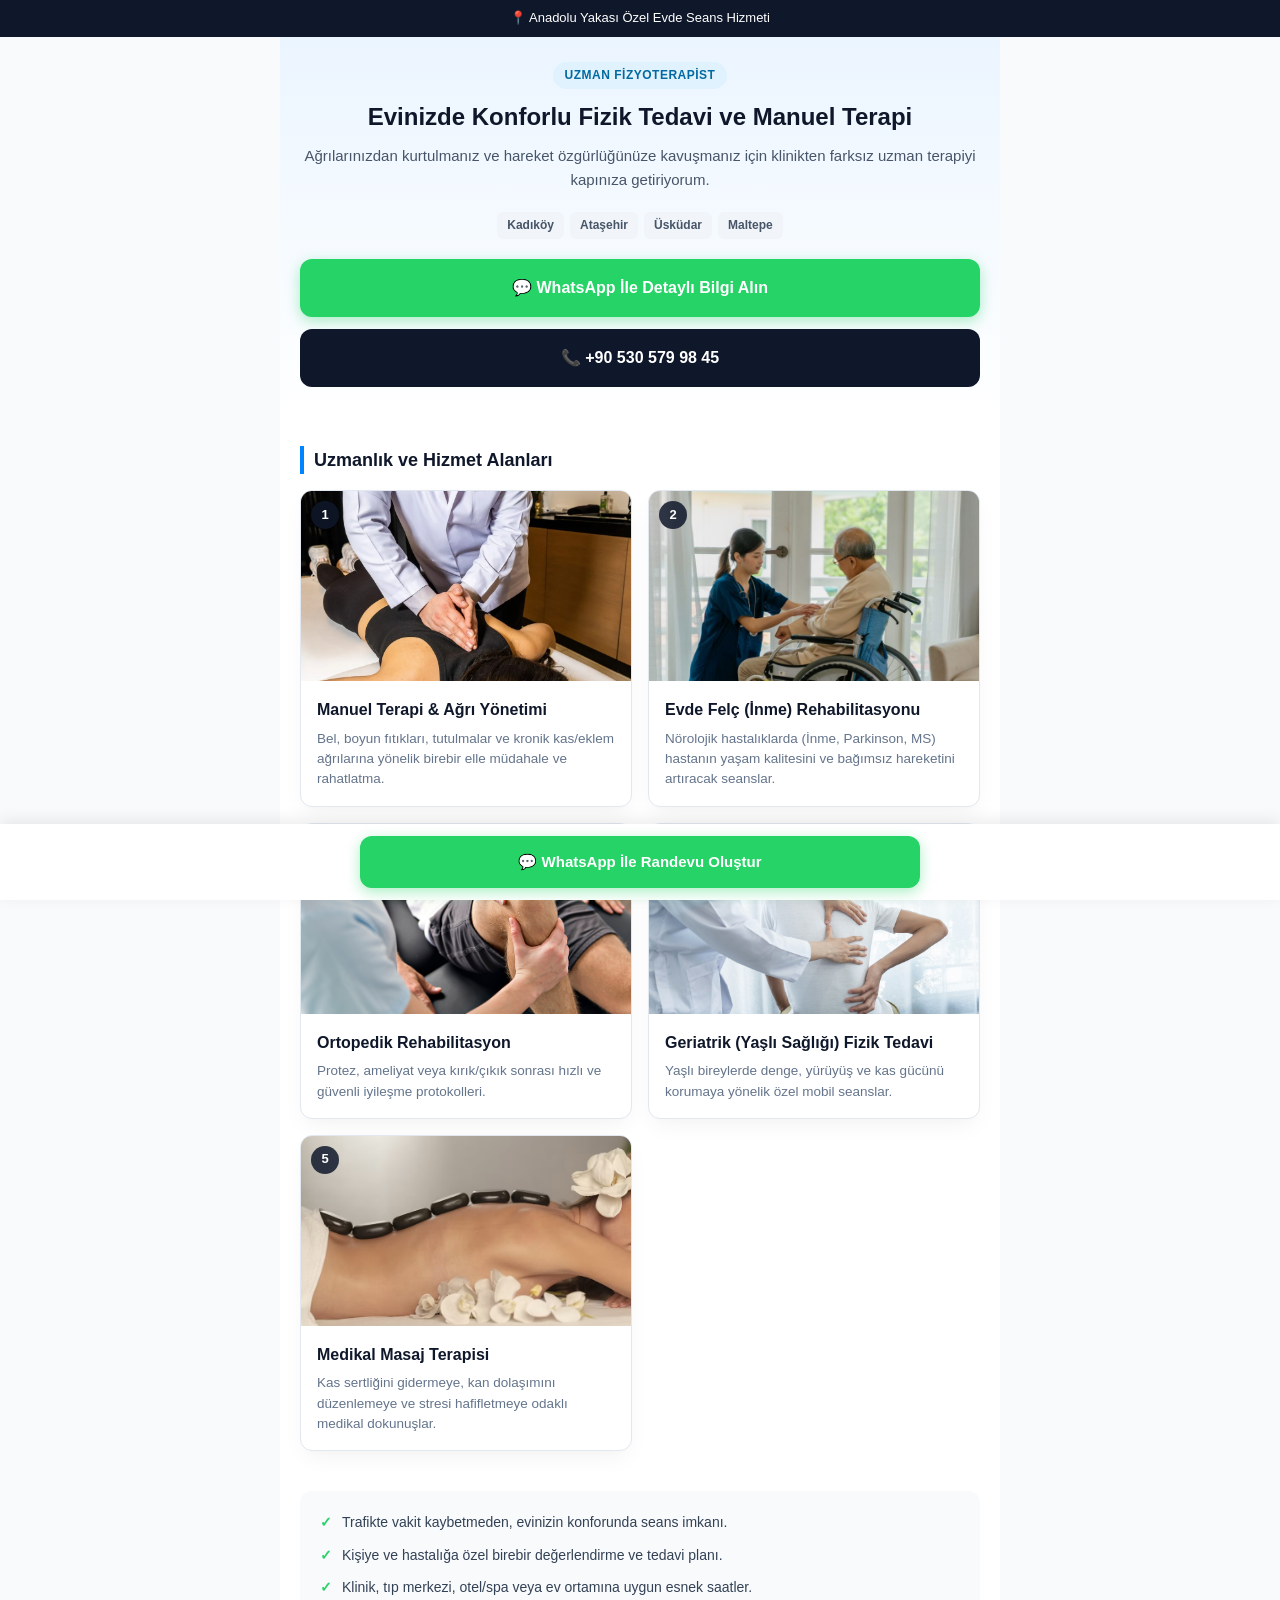
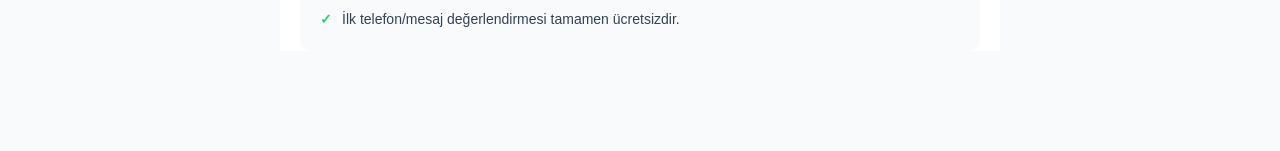
==== index.html @ 0bf91d2d "first commit" ====
<!DOCTYPE html>
<html lang="tr">

<head>
    <meta charset="UTF-8">
    <meta name="viewport" content="width=device-width, initial-scale=1.0">
    <title>Anadolu Yakası Evde Fizyoterapi & Manuel Terapi | Hızlı Randevu</title>
    <meta name="description"
        content="Kadıköy, Ataşehir, Üsküdar ve Maltepe bölgesinde evinizde uzman fizyoterapist hizmeti. Bel/boyun ağrıları, felç rehabilitasyonu ve medikal terapi için hemen WhatsApp'tan ulaşın.">

    <!-- Meta Pixel Code (Reklam Takibi İçin Bu Alana Kodunuzu Yapıştırın) -->
    <script>
        !function (f, b, e, v, n, t, s) {
            if (f.fbq) return; n = f.fbq = function () {
                n.callMethod ?
                    n.callMethod.apply(n, arguments) : n.queue.push(arguments)
            };
            if (!f._fbq) f._fbq = n; n.push = n; n.loaded = !0; n.version = '2.0';
            n.queue = []; t = b.createElement(e); t.async = !0;
            t.src = v; s = b.getElementsByTagName(e)[0];
            s.parentNode.insertBefore(t, s)
        }(window, document, 'script',
            'https://connect.facebook.net/en_US/fbevents.js');
        fbq('init', 'BURAYA_META_PIXEL_ID_YAZIN');
        fbq('track', 'PageView');
    </script>
    <!-- End Meta Pixel Code -->

    <style>
        :root {
            --primary-color: #0084FF;
            /* Meta Mavi / Güven Tonu */
            --whatsapp-green: #25D366;
            --dark-navy: #0F172A;
            --light-bg: #F8FAFC;
            --text-color: #334155;
            --card-shadow: 0 10px 25px -5px rgba(0, 0, 0, 0.05), 0 8px 10px -6px rgba(0, 0, 0, 0.01);
        }

        * {
            box-sizing: border-box;
            margin: 0;
            padding: 0;
            font-family: -apple-system, BlinkMacSystemFont, "Segoe UI", Roboto, Helvetica, Arial, sans-serif;
        }

        body {
            background-color: var(--light-bg);
            color: var(--text-color);
            line-height: 1.6;
            padding-bottom: 80px;
            /* Sabit WhatsApp butonu için boşluk */
        }

        /* Üst Bilgilendirme Bandı */
        .top-bar {
            background-color: var(--dark-navy);
            color: #fff;
            text-align: center;
            padding: 8px 12px;
            font-size: 13px;
            font-weight: 500;
        }

        .container {
            max-width: 720px;
            margin: 0 auto;
            background: #ffffff;
            min-height: 100vh;
        }

        /* Hero / Karşılama Alanı */
        .hero {
            padding: 24px 20px;
            text-align: center;
            background: linear-gradient(180deg, #EBF5FF 0%, #FFFFFF 100%);
        }

        .badge {
            display: inline-block;
            background-color: #E0F2FE;
            color: #0369A1;
            font-size: 12px;
            font-weight: 700;
            padding: 4px 12px;
            border-radius: 50px;
            margin-bottom: 12px;
            text-transform: uppercase;
            letter-spacing: 0.5px;
        }

        .hero h1 {
            color: var(--dark-navy);
            font-size: 24px;
            line-height: 1.3;
            margin-bottom: 12px;
            font-weight: 800;
        }

        .hero p {
            font-size: 15px;
            color: #475569;
            margin-bottom: 20px;
        }

        /* Hizmet Bölgeleri Etiketleri */
        .locations {
            display: flex;
            flex-wrap: wrap;
            justify-content: center;
            gap: 6px;
            margin-bottom: 20px;
        }

        .location-tag {
            background-color: #F1F5F9;
            color: #475569;
            font-size: 12px;
            padding: 4px 10px;
            border-radius: 6px;
            font-weight: 600;
        }

        /* Ana Çağrı Butonları */
        .cta-container {
            display: flex;
            flex-direction: column;
            gap: 12px;
            margin: 15px 0;
        }

        .btn {
            display: flex;
            align-items: center;
            justify-content: center;
            gap: 10px;
            padding: 16px;
            border-radius: 12px;
            font-size: 16px;
            font-weight: 700;
            text-decoration: none;
            transition: transform 0.2s, box-shadow 0.2s;
        }

        .btn:active {
            transform: scale(0.98);
        }

        .btn-whatsapp {
            background-color: var(--whatsapp-green);
            color: #ffffff;
            box-shadow: 0 4px 14px rgba(37, 211, 102, 0.39);
        }

        .btn-phone {
            background-color: var(--dark-navy);
            color: #ffffff;
        }

        /* Hizmet Kartları */
        .section {
            padding: 20px;
        }

        .section-title {
            font-size: 18px;
            color: var(--dark-navy);
            margin-bottom: 16px;
            font-weight: 700;
            border-left: 4px solid var(--primary-color);
            padding-left: 10px;
        }

        .services-grid {
            display: grid;
            grid-template-columns: repeat(auto-fit, minmax(250px, 1fr));
            gap: 16px;
        }

        .service-card {
            background: #ffffff;
            border: 1px solid #E2E8F0;
            border-radius: 12px;
            overflow: hidden;
            box-shadow: var(--card-shadow);
            transition: transform 0.2s ease, box-shadow 0.2s ease;
        }

        .service-card:hover {
            transform: translateY(-2px);
            box-shadow: 0 12px 24px -5px rgba(0, 0, 0, 0.08);
        }

        .service-image-wrapper {
            position: relative;
            width: 100%;
            height: 190px;
            background-color: #F1F5F9;
            overflow: hidden;
        }

        .service-img {
            width: 100%;
            height: 100%;
            object-fit: cover;
            display: block;
            transition: transform 0.3s ease;
        }

        .service-card:hover .service-img {
            transform: scale(1.03);
        }

        .service-badge {
            position: absolute;
            top: 10px;
            left: 10px;
            background: rgba(15, 23, 42, 0.85);
            backdrop-filter: blur(4px);
            color: #ffffff;
            width: 28px;
            height: 28px;
            border-radius: 50%;
            display: flex;
            align-items: center;
            justify-content: center;
            font-size: 13px;
            font-weight: 700;
        }

        .service-info {
            padding: 16px;
        }

        .service-info h3 {
            font-size: 16px;
            color: var(--dark-navy);
            margin-bottom: 6px;
            font-weight: 700;
        }

        .service-info p {
            font-size: 13.5px;
            color: #64748B;
            line-height: 1.5;
        }

        /* Süreç ve Güven Unsurları */
        .features {
            background-color: #F8FAFC;
            padding: 20px;
            border-radius: 12px;
            margin: 20px;
        }

        .feature-item {
            display: flex;
            align-items: center;
            gap: 10px;
            font-size: 14px;
            margin-bottom: 10px;
            color: #334155;
            font-weight: 500;
        }

        .feature-item:last-child {
            margin-bottom: 0;
        }

        .check-mark {
            color: var(--whatsapp-green);
            font-weight: bold;
        }

        /* Ekranın Altında Sabit Duran WhatsApp Butonu (Mobil Dönüşüm Odaklı) */
        .sticky-bottom {
            position: fixed;
            bottom: 0;
            left: 0;
            right: 0;
            background: #ffffff;
            padding: 12px 20px;
            box-shadow: 0 -4px 15px rgba(0, 0, 0, 0.08);
            display: flex;
            justify-content: center;
            z-index: 1000;
        }

        .sticky-bottom .btn {
            width: 100%;
            max-width: 560px;
            padding: 14px;
            font-size: 15px;
        }
    </style>
</head>

<body>

    <div class="top-bar">
        📍 Anadolu Yakası Özel Evde Seans Hizmeti
    </div>

    <div class="container">

        <!-- Hero Bölümü -->
        <header class="hero">
            <span class="badge">Uzman Fizyoterapist</span>
            <h1>Evinizde Konforlu Fizik Tedavi ve Manuel Terapi</h1>
            <p>Ağrılarınızdan kurtulmanız ve hareket özgürlüğünüze kavuşmanız için klinikten farksız uzman terapiyi
                kapınıza getiriyorum.</p>

            <!-- Hizmet Bölgeleri -->
            <div class="locations">
                <span class="location-tag">Kadıköy</span>
                <span class="location-tag">Ataşehir</span>
                <span class="location-tag">Üsküdar</span>
                <span class="location-tag">Maltepe</span>
            </div>

            <!-- Ana Dönüşüm Butonları -->
            <div class="cta-container">
                <a href="https://wa.me/905305799845?text=Merhaba,%20Anadolu%20Yakası%20evde%20fizik%20tedavi%20hakkında%20bilgi%20ve%20randevu%20almak%20istiyorum."
                    class="btn btn-whatsapp" onclick="fbq('track', 'Contact');">
                    💬 WhatsApp İle Detaylı Bilgi Alın
                </a>
                <a href="tel:+905305799845" class="btn btn-phone">
                    📞 +90 530 579 98 45
                </a>
            </div>
        </header>

        <!-- Hizmet Alanları -->
        <section class="section">
            <h2 class="section-title">Uzmanlık ve Hizmet Alanları</h2>
            <div class="services-grid">

                <div class="service-card">
                    <div class="service-image-wrapper">
                        <img src="./images/manuel_terapi.png" alt="Manuel Terapi & Ağrı Yönetimi" class="service-img"
                            loading="lazy">
                        <span class="service-badge">1</span>
                    </div>
                    <div class="service-info">
                        <h3>Manuel Terapi & Ağrı Yönetimi</h3>
                        <p>Bel, boyun fıtıkları, tutulmalar ve kronik kas/eklem ağrılarına yönelik birebir elle müdahale
                            ve rahatlatma.</p>
                    </div>
                </div>

                <div class="service-card">
                    <div class="service-image-wrapper">
                        <img src="./images/inme_rehabilitasyonu.png" alt="Evde Felç (İnme) Rehabilitasyonu"
                            class="service-img" loading="lazy">
                        <span class="service-badge">2</span>
                    </div>
                    <div class="service-info">
                        <h3>Evde Felç (İnme) Rehabilitasyonu</h3>
                        <p>Nörolojik hastalıklarda (İnme, Parkinson, MS) hastanın yaşam kalitesini ve bağımsız
                            hareketini artıracak seanslar.</p>
                    </div>
                </div>

                <div class="service-card">
                    <div class="service-image-wrapper">
                        <img src="./images/ortopedik_rehabilitasyon.png" alt="Ortopedik Rehabilitasyon"
                            class="service-img" loading="lazy">
                        <span class="service-badge">3</span>
                    </div>
                    <div class="service-info">
                        <h3>Ortopedik Rehabilitasyon</h3>
                        <p>Protez, ameliyat veya kırık/çıkık sonrası hızlı ve güvenli iyileşme protokolleri.</p>
                    </div>
                </div>

                <div class="service-card">
                    <div class="service-image-wrapper">
                        <img src="./images/geriatrik_fizik_tedavi.png" alt="Geriatrik (Yaşlı Sağlığı) Fizik Tedavi"
                            class="service-img" loading="lazy">
                        <span class="service-badge">4</span>
                    </div>
                    <div class="service-info">
                        <h3>Geriatrik (Yaşlı Sağlığı) Fizik Tedavi</h3>
                        <p>Yaşlı bireylerde denge, yürüyüş ve kas gücünü korumaya yönelik özel mobil seanslar.</p>
                    </div>
                </div>

                <div class="service-card">
                    <div class="service-image-wrapper">
                        <img src="./images/medical_masaj.png" alt="Medikal Masaj Terapisi" class="service-img"
                            loading="lazy">
                        <span class="service-badge">5</span>
                    </div>
                    <div class="service-info">
                        <h3>Medikal Masaj Terapisi</h3>
                        <p>Kas sertliğini gidermeye, kan dolaşımını düzenlemeye ve stresi hafifletmeye odaklı medikal
                            dokunuşlar.</p>
                    </div>
                </div>

            </div>
        </section>

        <!-- Neden Evde Fizyoterapi? (Güven Unsurları) -->
        <div class="features">
            <div class="feature-item">
                <span class="check-mark">✓</span> Trafikte vakit kaybetmeden, evinizin konforunda seans imkanı.
            </div>
            <div class="feature-item">
                <span class="check-mark">✓</span> Kişiye ve hastalığa özel birebir değerlendirme ve tedavi planı.
            </div>
            <div class="feature-item">
                <span class="check-mark">✓</span> Klinik, tıp merkezi, otel/spa veya ev ortamına uygun esnek saatler.
            </div>
            <div class="feature-item">
                <span class="check-mark">✓</span> İlk telefon/mesaj değerlendirmesi tamamen ücretsizdir.
            </div>
        </div>

    </div>

    <!-- Alt Kısımda Sabit Duran Hızlı Mesaj Butonu -->
    <div class="sticky-bottom">
        <a href="https://wa.me/905305799845?text=Merhaba,%20Anadolu%20Yakası%20evde%20fizik%20tedavi%20hakkında%20bilgi%20ve%20randevu%20almak%20istiyorum."
            class="btn btn-whatsapp" onclick="fbq('track', 'Contact');">
            💬 WhatsApp İle Randevu Oluştur
        </a>
    </div>

</body>

</html>
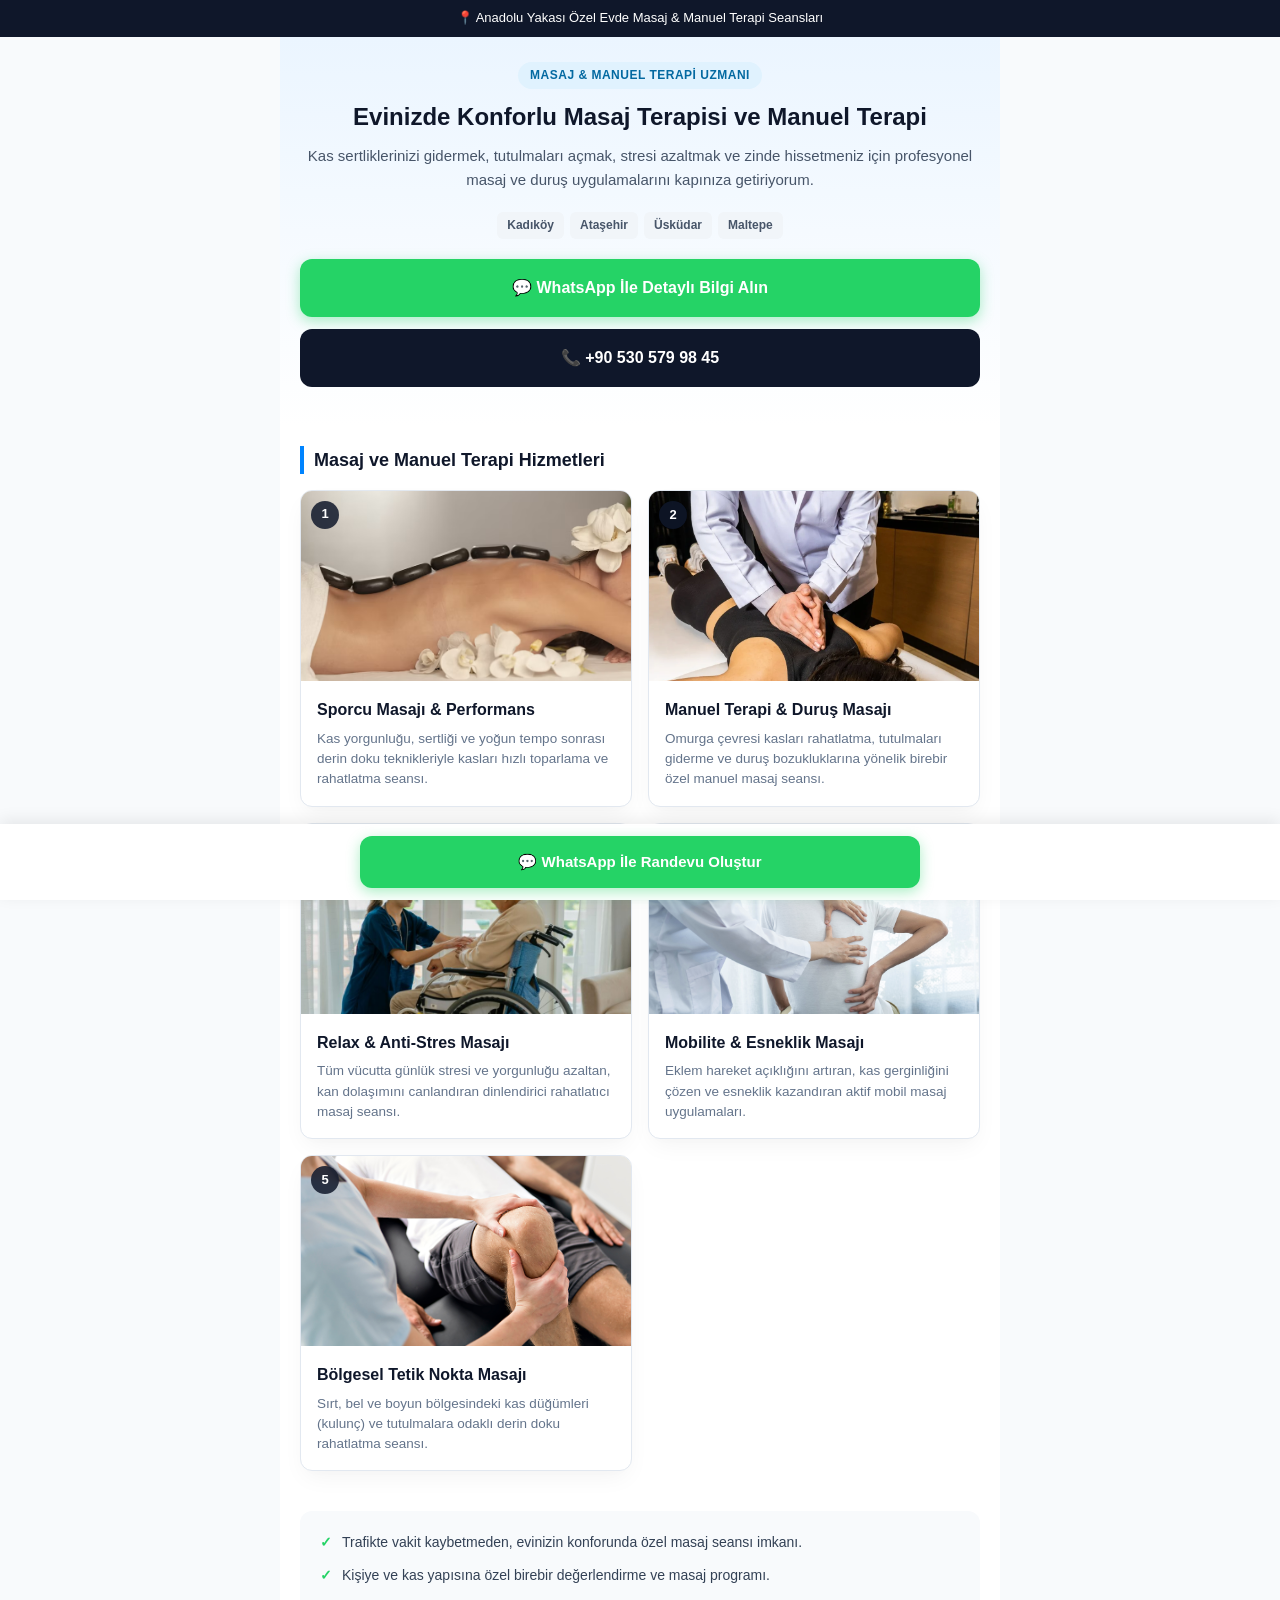
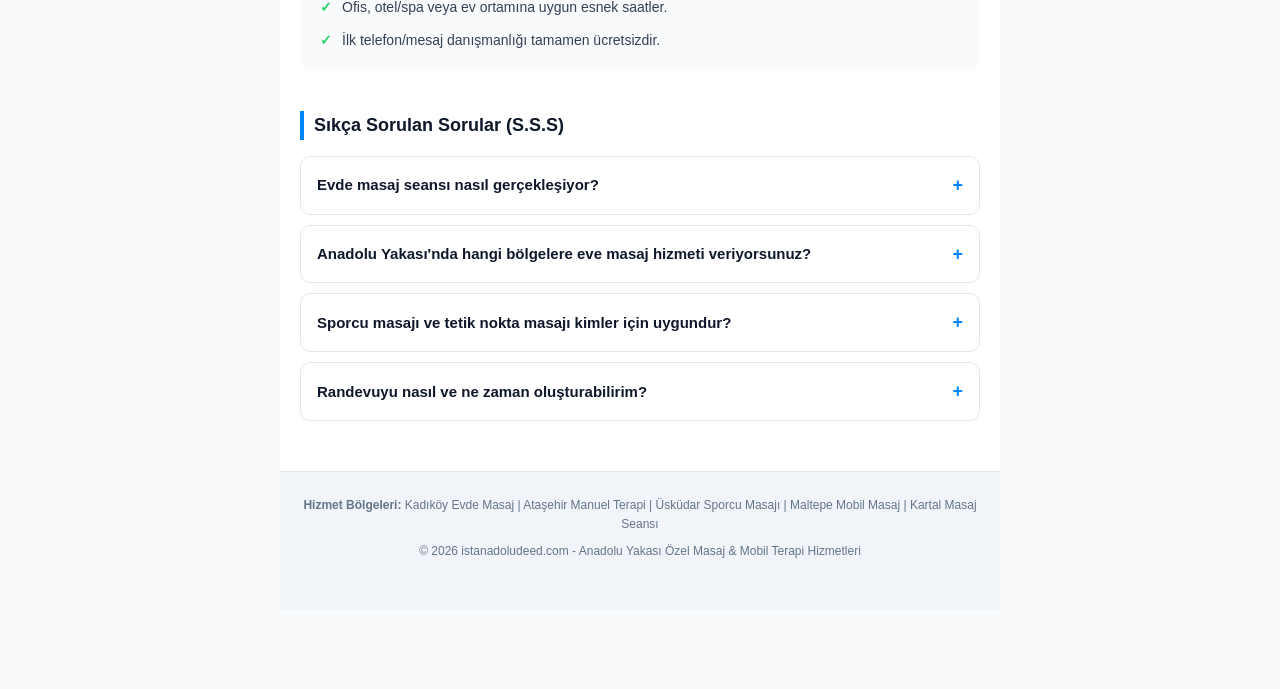
==== commit 7570901b: "feat: implement docker-compose configuration, marketing strategy documentation, and SEO/Schema metad" ====
--- a/index.html
+++ b/index.html
@@ -4,26 +4,117 @@
 <head>
     <meta charset="UTF-8">
     <meta name="viewport" content="width=device-width, initial-scale=1.0">
-    <title>Anadolu Yakası Evde Fizyoterapi & Manuel Terapi | Hızlı Randevu</title>
+    <title>Anadolu Yakası Evde Masaj & Manuel Terapi | Hızlı Randevu</title>
     <meta name="description"
-        content="Kadıköy, Ataşehir, Üsküdar ve Maltepe bölgesinde evinizde uzman fizyoterapist hizmeti. Bel/boyun ağrıları, felç rehabilitasyonu ve medikal terapi için hemen WhatsApp'tan ulaşın.">
-
-    <!-- Meta Pixel Code (Reklam Takibi İçin Bu Alana Kodunuzu Yapıştırın) -->
+        content="Kadıköy, Ataşehir, Üsküdar ve Maltepe bölgesinde evinizde özel masaj ve manuel terapi hizmeti. Sporcu masajı, duruş masajı, relax rahatlama ve bölgesel tetik nokta uygulamaları için WhatsApp'tan hemen ulaşın.">
+    <meta name="keywords" content="Anadolu Yakası evde masaj, Kadıköy evde masaj, Ataşehir evde manuel terapi, Üsküdar sporcu masajı, Maltepe mobil masaj, evde masaj seansı, tetik nokta masajı, kulunç masajı">
+    <meta name="robots" content="index, follow">
+    <link rel="canonical" href="https://istanadoludeed.com/">
+
+    <!-- Open Graph / Facebook -->
+    <meta property="og:type" content="website">
+    <meta property="og:url" content="https://istanadoludeed.com/">
+    <meta property="og:title" content="Anadolu Yakası Evde Masaj & Manuel Terapi | Hızlı Randevu">
+    <meta property="og:description" content="Kadıköy, Ataşehir, Üsküdar ve Maltepe bölgesinde evinizde özel masaj ve manuel terapi hizmeti. Sporcu masajı, duruş masajı ve rahatlama seansları.">
+    <meta property="og:image" content="https://istanadoludeed.com/images/rahatlama_masaji.png">
+    <meta property="og:locale" content="tr_TR">
+
+    <!-- Twitter -->
+    <meta name="twitter:card" content="summary_large_image">
+    <meta name="twitter:url" content="https://istanadoludeed.com/">
+    <meta name="twitter:title" content="Anadolu Yakası Evde Masaj & Manuel Terapi | Hızlı Randevu">
+    <meta name="twitter:description" content="Kadıköy, Ataşehir, Üsküdar ve Maltepe bölgesinde evinizde özel masaj ve manuel terapi hizmeti.">
+    <meta name="twitter:image" content="https://istanadoludeed.com/images/rahatlama_masaji.png">
+
+    <!-- Schema.org Structured Data -->
+    <script type="application/ld+json">
+    {
+      "@context": "https://schema.org",
+      "@type": "HealthAndBeautyBusiness",
+      "name": "Anadolu Yakası Evde Masaj & Manuel Terapi",
+      "image": "https://istanadoludeed.com/images/rahatlama_masaji.png",
+      "url": "https://istanadoludeed.com/",
+      "telephone": "+905305799845",
+      "priceRange": "₺₺",
+      "address": {
+        "@type": "PostalAddress",
+        "addressLocality": "İstanbul",
+        "addressRegion": "Anadolu Yakası",
+        "addressCountry": "TR"
+      },
+      "areaServed": [
+        "Kadıköy",
+        "Ataşehir",
+        "Üsküdar",
+        "Maltepe",
+        "Kartal"
+      ],
+      "openingHoursSpecification": {
+        "@type": "OpeningHoursSpecification",
+        "dayOfWeek": [
+          "Monday",
+          "Tuesday",
+          "Wednesday",
+          "Thursday",
+          "Friday",
+          "Saturday",
+          "Sunday"
+        ],
+        "opens": "08:00",
+        "closes": "22:00"
+      },
+      "description": "Kadıköy, Ataşehir, Üsküdar ve Maltepe bölgesinde evinizde özel masaj, sporcu masajı, rahatlama ve manuel terapi seansları."
+    }
+    </script>
+    <script type="application/ld+json">
+    {
+      "@context": "https://schema.org",
+      "@type": "FAQPage",
+      "mainEntity": [
+        {
+          "@type": "Question",
+          "name": "Evde masaj ve manuel terapi seansı nasıl gerçekleşiyor?",
+          "acceptedAnswer": {
+            "@type": "Answer",
+            "text": "Seans öncesi ihtiyacınız değerlendirilir. Taşınabilir masaj masası ve hijyenik malzemeler ile evinizde konforlu bir masaj alanı oluşturularak seans uygulanır."
+          }
+        },
+        {
+          "@type": "Question",
+          "name": "Anadolu Yakası'nda hangi bölgelere eve masaj hizmetiniz var?",
+          "acceptedAnswer": {
+            "@type": "Answer",
+            "text": "Başta Kadıköy, Ataşehir, Üsküdar, Maltepe ve Kartal olmak üzere İstanbul Anadolu Yakası genelinde mobil masaj seansı sunulmaktadır."
+          }
+        },
+        {
+          "@type": "Question",
+          "name": "Sporcu masajı ile relax rahatlama masajı arasındaki fark nedir?",
+          "acceptedAnswer": {
+            "@type": "Answer",
+            "text": "Sporcu masajı derin doku teknikleriyle yoğun kas sertliklerini ve tutulmaları çözmeye odaklanırken, relax masaj günlük stresi azaltmak ve genel rahatlama sağlamak için uygulanır."
+          }
+        }
+      ]
+    }
+    </script>
+
+    <!-- Meta Pixel Code -->
     <script>
-        !function (f, b, e, v, n, t, s) {
-            if (f.fbq) return; n = f.fbq = function () {
-                n.callMethod ?
-                    n.callMethod.apply(n, arguments) : n.queue.push(arguments)
-            };
-            if (!f._fbq) f._fbq = n; n.push = n; n.loaded = !0; n.version = '2.0';
-            n.queue = []; t = b.createElement(e); t.async = !0;
-            t.src = v; s = b.getElementsByTagName(e)[0];
-            s.parentNode.insertBefore(t, s)
-        }(window, document, 'script',
-            'https://connect.facebook.net/en_US/fbevents.js');
-        fbq('init', 'BURAYA_META_PIXEL_ID_YAZIN');
-        fbq('track', 'PageView');
+      !function(f,b,e,v,n,t,s)
+      {if(f.fbq)return;n=f.fbq=function(){n.callMethod?
+      n.callMethod.apply(n,arguments):n.queue.push(arguments)};
+      if(!f._fbq)f._fbq=n;n.push=n;n.loaded=!0;n.version='2.0';
+      n.queue=[];t=b.createElement(e);t.async=!0;
+      t.src=v;s=b.getElementsByTagName(e)[0];
+      s.parentNode.insertBefore(t,s)}(window, document,'script',
+      'https://connect.facebook.net/en_US/fbevents.js');
+      fbq('init', '4361704310747199');
+      fbq('track', 'PageView');
     </script>
+    <noscript><img height="1" width="1" style="display:none"
+      src="https://www.facebook.com/tr?id=4361704310747199&ev=PageView&noscript=1"
+    /></noscript>
     <!-- End Meta Pixel Code -->
 
     <style>
@@ -272,6 +363,77 @@
             font-weight: bold;
         }
 
+        /* SSS / FAQ Accordion Styles */
+        .faq-section {
+            margin-top: 10px;
+        }
+
+        .faq-container {
+            display: flex;
+            flex-direction: column;
+            gap: 10px;
+        }
+
+        .faq-item {
+            background: #ffffff;
+            border: 1px solid #E2E8F0;
+            border-radius: 10px;
+            padding: 14px 16px;
+            transition: background 0.2s;
+        }
+
+        .faq-item[open] {
+            background: #F8FAFC;
+        }
+
+        .faq-question {
+            font-weight: 700;
+            color: var(--dark-navy);
+            cursor: pointer;
+            font-size: 15px;
+            list-style: none;
+            display: flex;
+            justify-content: space-between;
+            align-items: center;
+        }
+
+        .faq-question::-webkit-details-marker {
+            display: none;
+        }
+
+        .faq-question::after {
+            content: "+";
+            font-size: 18px;
+            font-weight: 700;
+            color: var(--primary-color);
+        }
+
+        .faq-item[open] .faq-question::after {
+            content: "−";
+        }
+
+        .faq-answer {
+            margin-top: 10px;
+            font-size: 14px;
+            color: #475569;
+            line-height: 1.6;
+        }
+
+        /* SEO Footer */
+        .seo-footer {
+            text-align: center;
+            padding: 24px 20px 40px 20px;
+            font-size: 12px;
+            color: #64748B;
+            background: #F1F5F9;
+            border-top: 1px solid #E2E8F0;
+            margin-top: 30px;
+        }
+
+        .seo-footer p {
+            margin-bottom: 8px;
+        }
+
         /* Ekranın Altında Sabit Duran WhatsApp Butonu (Mobil Dönüşüm Odaklı) */
         .sticky-bottom {
             position: fixed;
@@ -298,17 +460,16 @@
 <body>
 
     <div class="top-bar">
-        📍 Anadolu Yakası Özel Evde Seans Hizmeti
+        📍 Anadolu Yakası Özel Evde Masaj & Manuel Terapi Seansları
     </div>
 
     <div class="container">
 
         <!-- Hero Bölümü -->
         <header class="hero">
-            <span class="badge">Uzman Fizyoterapist</span>
-            <h1>Evinizde Konforlu Fizik Tedavi ve Manuel Terapi</h1>
-            <p>Ağrılarınızdan kurtulmanız ve hareket özgürlüğünüze kavuşmanız için klinikten farksız uzman terapiyi
-                kapınıza getiriyorum.</p>
+            <span class="badge">Masaj & Manuel Terapi Uzmanı</span>
+            <h1>Evinizde Konforlu Masaj Terapisi ve Manuel Terapi</h1>
+            <p>Kas sertliklerinizi gidermek, tutulmaları açmak, stresi azaltmak ve zinde hissetmeniz için profesyonel masaj ve duruş uygulamalarını kapınıza getiriyorum.</p>
 
             <!-- Hizmet Bölgeleri -->
             <div class="locations">
@@ -320,7 +481,7 @@
 
             <!-- Ana Dönüşüm Butonları -->
             <div class="cta-container">
-                <a href="https://wa.me/905305799845?text=Merhaba,%20Anadolu%20Yakası%20evde%20fizik%20tedavi%20hakkında%20bilgi%20ve%20randevu%20almak%20istiyorum."
+                <a href="https://wa.me/905305799845?text=Merhaba,%20Anadolu%20Yakası%20evde%20masaj%20ve%20manuel%20terapi%20seansı%20hakkında%20bilgi%20ve%20randevu%20almak%20istiyorum."
                     class="btn btn-whatsapp" onclick="fbq('track', 'Contact');">
                     💬 WhatsApp İle Detaylı Bilgi Alın
                 </a>
@@ -332,96 +493,122 @@
 
         <!-- Hizmet Alanları -->
         <section class="section">
-            <h2 class="section-title">Uzmanlık ve Hizmet Alanları</h2>
+            <h2 class="section-title">Masaj ve Manuel Terapi Hizmetleri</h2>
             <div class="services-grid">
 
                 <div class="service-card">
                     <div class="service-image-wrapper">
-                        <img src="./images/manuel_terapi.png" alt="Manuel Terapi & Ağrı Yönetimi" class="service-img"
+                        <img src="./images/rahatlama_masaji.png" alt="Sporcu Masajı & Performans" class="service-img"
                             loading="lazy">
                         <span class="service-badge">1</span>
                     </div>
                     <div class="service-info">
-                        <h3>Manuel Terapi & Ağrı Yönetimi</h3>
-                        <p>Bel, boyun fıtıkları, tutulmalar ve kronik kas/eklem ağrılarına yönelik birebir elle müdahale
-                            ve rahatlatma.</p>
+                        <h3>Sporcu Masajı & Performans</h3>
+                        <p>Kas yorgunluğu, sertliği ve yoğun tempo sonrası derin doku teknikleriyle kasları hızlı toparlama ve rahatlatma seansı.</p>
                     </div>
                 </div>
 
                 <div class="service-card">
                     <div class="service-image-wrapper">
-                        <img src="./images/inme_rehabilitasyonu.png" alt="Evde Felç (İnme) Rehabilitasyonu"
+                        <img src="./images/manuel_terapi.png" alt="Manuel Terapi & Duruş Masajı"
                             class="service-img" loading="lazy">
                         <span class="service-badge">2</span>
                     </div>
                     <div class="service-info">
-                        <h3>Evde Felç (İnme) Rehabilitasyonu</h3>
-                        <p>Nörolojik hastalıklarda (İnme, Parkinson, MS) hastanın yaşam kalitesini ve bağımsız
-                            hareketini artıracak seanslar.</p>
+                        <h3>Manuel Terapi & Duruş Masajı</h3>
+                        <p>Omurga çevresi kasları rahatlatma, tutulmaları giderme ve duruş bozukluklarına yönelik birebir özel manuel masaj seansı.</p>
                     </div>
                 </div>
 
                 <div class="service-card">
                     <div class="service-image-wrapper">
-                        <img src="./images/ortopedik_rehabilitasyon.png" alt="Ortopedik Rehabilitasyon"
+                        <img src="./images/mobilite_terapisi.png" alt="Relax & Anti-Stres Masajı"
                             class="service-img" loading="lazy">
                         <span class="service-badge">3</span>
                     </div>
                     <div class="service-info">
-                        <h3>Ortopedik Rehabilitasyon</h3>
-                        <p>Protez, ameliyat veya kırık/çıkık sonrası hızlı ve güvenli iyileşme protokolleri.</p>
+                        <h3>Relax & Anti-Stres Masajı</h3>
+                        <p>Tüm vücutta günlük stresi ve yorgunluğu azaltan, kan dolaşımını canlandıran dinlendirici rahatlatıcı masaj seansı.</p>
                     </div>
                 </div>
 
                 <div class="service-card">
                     <div class="service-image-wrapper">
-                        <img src="./images/geriatrik_fizik_tedavi.png" alt="Geriatrik (Yaşlı Sağlığı) Fizik Tedavi"
+                        <img src="./images/denge_danismanligi.png" alt="Mobilite & Esneklik Masajı"
                             class="service-img" loading="lazy">
                         <span class="service-badge">4</span>
                     </div>
                     <div class="service-info">
-                        <h3>Geriatrik (Yaşlı Sağlığı) Fizik Tedavi</h3>
-                        <p>Yaşlı bireylerde denge, yürüyüş ve kas gücünü korumaya yönelik özel mobil seanslar.</p>
+                        <h3>Mobilite & Esneklik Masajı</h3>
+                        <p>Eklem hareket açıklığını artıran, kas gerginliğini çözen ve esneklik kazandıran aktif mobil masaj uygulamaları.</p>
                     </div>
                 </div>
 
                 <div class="service-card">
                     <div class="service-image-wrapper">
-                        <img src="./images/medical_masaj.png" alt="Medikal Masaj Terapisi" class="service-img"
+                        <img src="./images/hareket_egzersizleri.png" alt="Bölgesel Tetik Nokta Masajı" class="service-img"
                             loading="lazy">
                         <span class="service-badge">5</span>
                     </div>
                     <div class="service-info">
-                        <h3>Medikal Masaj Terapisi</h3>
-                        <p>Kas sertliğini gidermeye, kan dolaşımını düzenlemeye ve stresi hafifletmeye odaklı medikal
-                            dokunuşlar.</p>
+                        <h3>Bölgesel Tetik Nokta Masajı</h3>
+                        <p>Sırt, bel ve boyun bölgesindeki kas düğümleri (kulunç) ve tutulmalara odaklı derin doku rahatlatma seansı.</p>
                     </div>
                 </div>
 
             </div>
         </section>
 
-        <!-- Neden Evde Fizyoterapi? (Güven Unsurları) -->
+        <!-- Neden Evde Masaj Seansı? (Güven Unsurları) -->
         <div class="features">
             <div class="feature-item">
-                <span class="check-mark">✓</span> Trafikte vakit kaybetmeden, evinizin konforunda seans imkanı.
+                <span class="check-mark">✓</span> Trafikte vakit kaybetmeden, evinizin konforunda özel masaj seansı imkanı.
             </div>
             <div class="feature-item">
-                <span class="check-mark">✓</span> Kişiye ve hastalığa özel birebir değerlendirme ve tedavi planı.
+                <span class="check-mark">✓</span> Kişiye ve kas yapısına özel birebir değerlendirme ve masaj programı.
             </div>
             <div class="feature-item">
-                <span class="check-mark">✓</span> Klinik, tıp merkezi, otel/spa veya ev ortamına uygun esnek saatler.
+                <span class="check-mark">✓</span> Ofis, otel/spa veya ev ortamına uygun esnek saatler.
             </div>
             <div class="feature-item">
-                <span class="check-mark">✓</span> İlk telefon/mesaj değerlendirmesi tamamen ücretsizdir.
+                <span class="check-mark">✓</span> İlk telefon/mesaj danışmanlığı tamamen ücretsizdir.
             </div>
         </div>
+
+        <!-- Sıkça Sorulan Sorular (SEO FAQ Accordion) -->
+        <section class="section faq-section">
+            <h2 class="section-title">Sıkça Sorulan Sorular (S.S.S)</h2>
+            <div class="faq-container">
+                <details class="faq-item">
+                    <summary class="faq-question">Evde masaj seansı nasıl gerçekleşiyor?</summary>
+                    <p class="faq-answer">Uzmanımız gerekli tüm seans ekipmanları ile adresinize gelir. Evinizde rahat ve hijyenik bir ortam oluşturarak kas yapınıza uygun özel masaj veya manuel uygulama gerçekleştirilir.</p>
+                </details>
+                <details class="faq-item">
+                    <summary class="faq-question">Anadolu Yakası'nda hangi bölgelere eve masaj hizmeti veriyorsunuz?</summary>
+                    <p class="faq-answer">Kadıköy, Ataşehir, Üsküdar, Maltepe, Kartal ve civar semtlerde adrese özel mobil masaj ve manuel terapi hizmeti sağlamaktayız.</p>
+                </details>
+                <details class="faq-item">
+                    <summary class="faq-question">Sporcu masajı ve tetik nokta masajı kimler için uygundur?</summary>
+                    <p class="faq-answer">Yoğun antrenman yapan sporcular, masa başı çalışanlar, sırt/boyun bölgesinde kulunç ve kas düğümü hisseden herkes için derin doku rahatlatma seanslarımız idealdir.</p>
+                </details>
+                <details class="faq-item">
+                    <summary class="faq-question">Randevuyu nasıl ve ne zaman oluşturabilirim?</summary>
+                    <p class="faq-answer">WhatsApp hattımız üzerinden dilediğiniz gün ve saat için kolayca randevu talep edebilirsiniz. Aynı gün için müsaitlik durumuna göre hızlı yönlendirme yapılabilmektedir.</p>
+                </details>
+            </div>
+        </section>
+
+        <!-- SEO Footer -->
+        <footer class="seo-footer">
+            <p><strong>Hizmet Bölgeleri:</strong> Kadıköy Evde Masaj | Ataşehir Manuel Terapi | Üsküdar Sporcu Masajı | Maltepe Mobil Masaj | Kartal Masaj Seansı</p>
+            <p>© 2026 istanadoludeed.com - Anadolu Yakası Özel Masaj & Mobil Terapi Hizmetleri</p>
+        </footer>
 
     </div>
 
     <!-- Alt Kısımda Sabit Duran Hızlı Mesaj Butonu -->
     <div class="sticky-bottom">
-        <a href="https://wa.me/905305799845?text=Merhaba,%20Anadolu%20Yakası%20evde%20fizik%20tedavi%20hakkında%20bilgi%20ve%20randevu%20almak%20istiyorum."
+        <a href="https://wa.me/905305799845?text=Merhaba,%20Anadolu%20Yakası%20evde%20masaj%20ve%20manuel%20terapi%20seansı%20hakkında%20bilgi%20ve%20randevu%20almak%20istiyorum."
             class="btn btn-whatsapp" onclick="fbq('track', 'Contact');">
             💬 WhatsApp İle Randevu Oluştur
         </a>
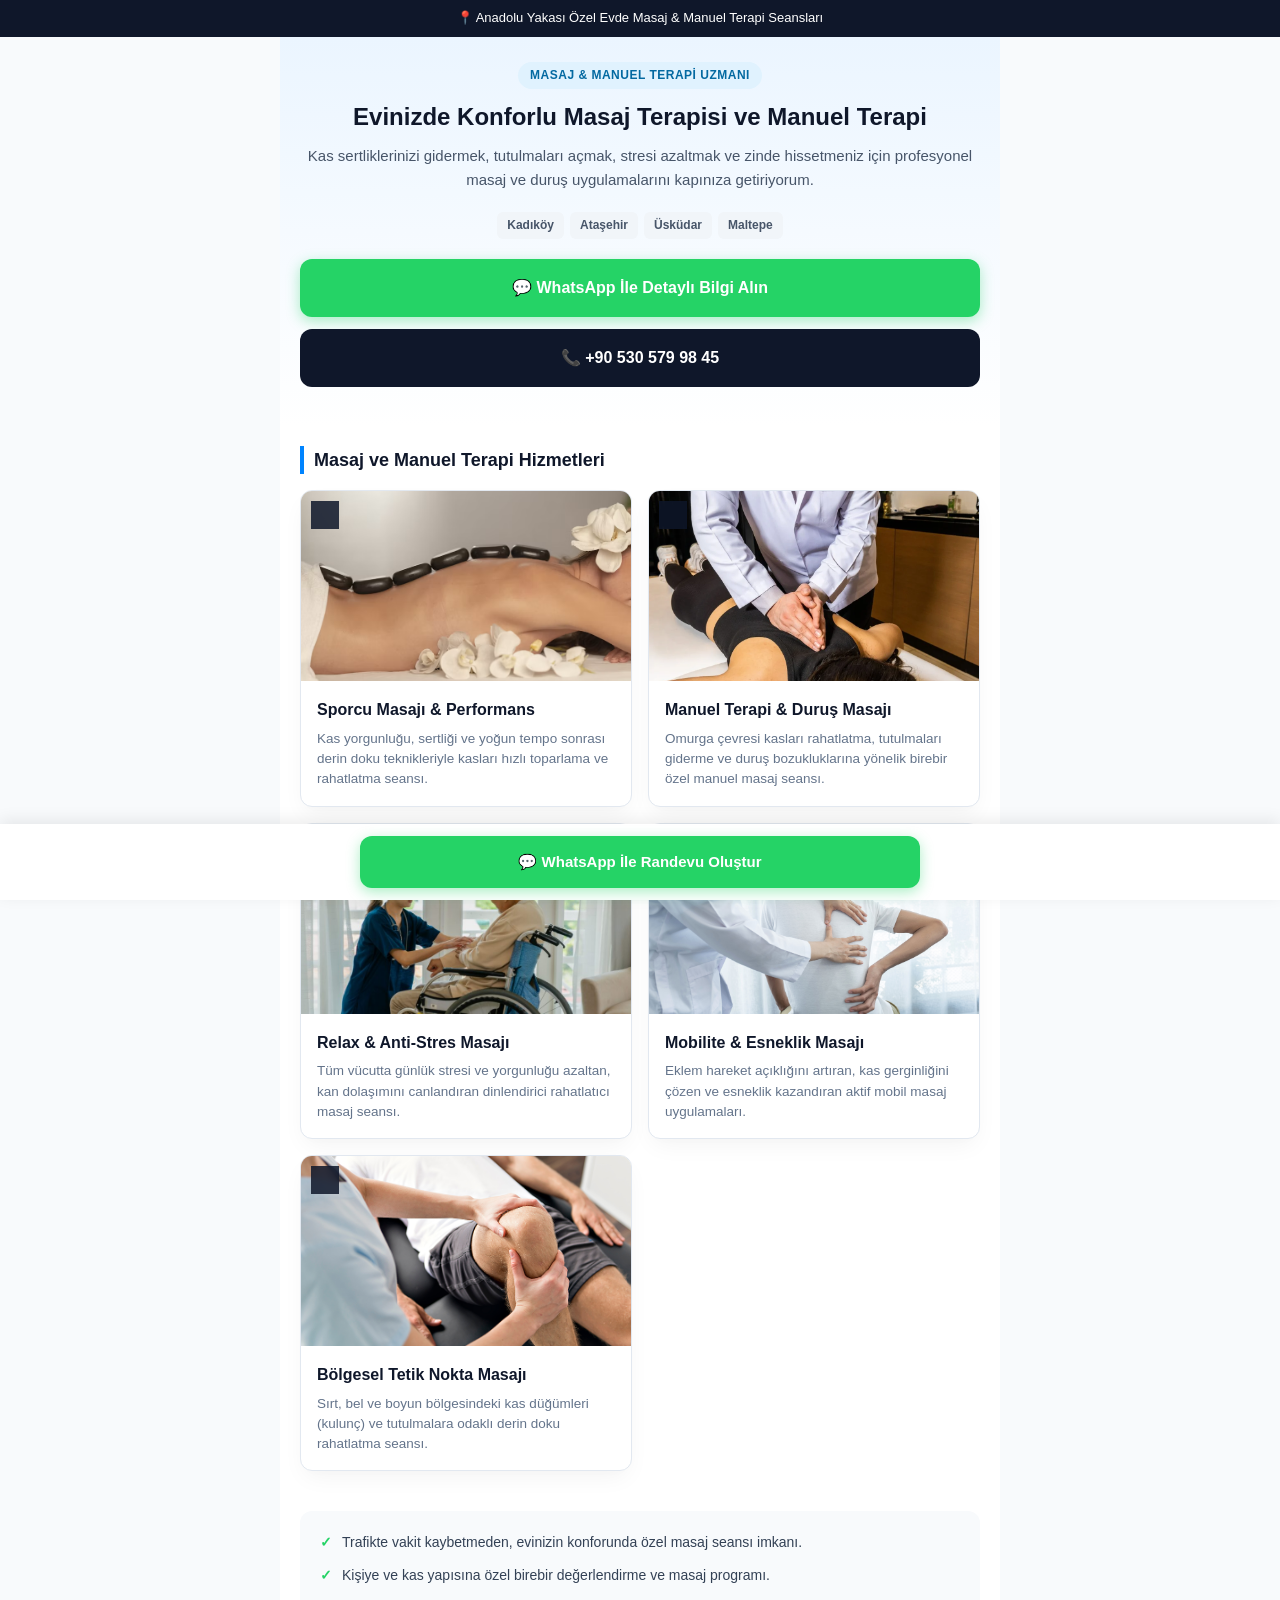
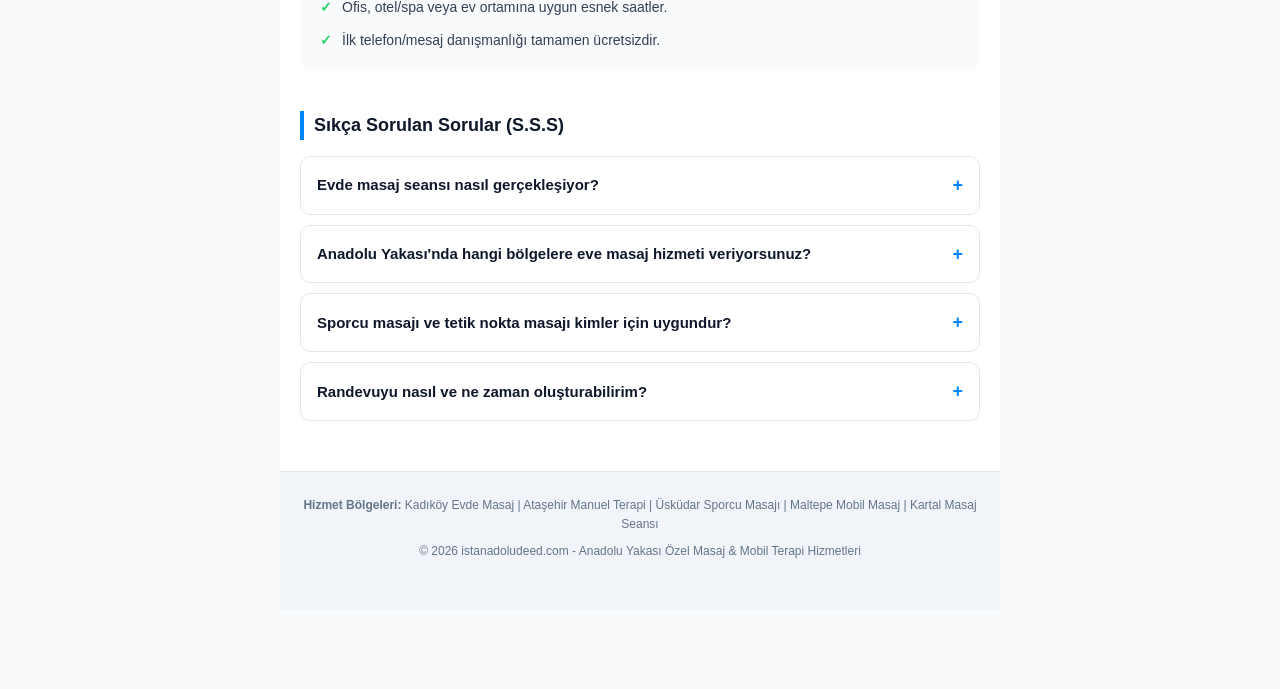
==== commit 42a7bca2: "refactor: update Facebook ads documentation with comprehensive campaign settings and UTM tracking pa" ====
--- a/index.html
+++ b/index.html
@@ -482,7 +482,7 @@
             <!-- Ana Dönüşüm Butonları -->
             <div class="cta-container">
                 <a href="https://wa.me/905305799845?text=Merhaba,%20Anadolu%20Yakası%20evde%20masaj%20ve%20manuel%20terapi%20seansı%20hakkında%20bilgi%20ve%20randevu%20almak%20istiyorum."
-                    class="btn btn-whatsapp" onclick="fbq('track', 'Contact');">
+                    target="_blank" rel="noopener noreferrer" class="btn btn-whatsapp" onclick="fbq('track', 'Contact');">
                     💬 WhatsApp İle Detaylı Bilgi Alın
                 </a>
                 <a href="tel:+905305799845" class="btn btn-phone">
@@ -609,7 +609,7 @@
     <!-- Alt Kısımda Sabit Duran Hızlı Mesaj Butonu -->
     <div class="sticky-bottom">
         <a href="https://wa.me/905305799845?text=Merhaba,%20Anadolu%20Yakası%20evde%20masaj%20ve%20manuel%20terapi%20seansı%20hakkında%20bilgi%20ve%20randevu%20almak%20istiyorum."
-            class="btn btn-whatsapp" onclick="fbq('track', 'Contact');">
+            target="_blank" rel="noopener noreferrer" class="btn btn-whatsapp" onclick="fbq('track', 'Contact');">
             💬 WhatsApp İle Randevu Oluştur
         </a>
     </div>
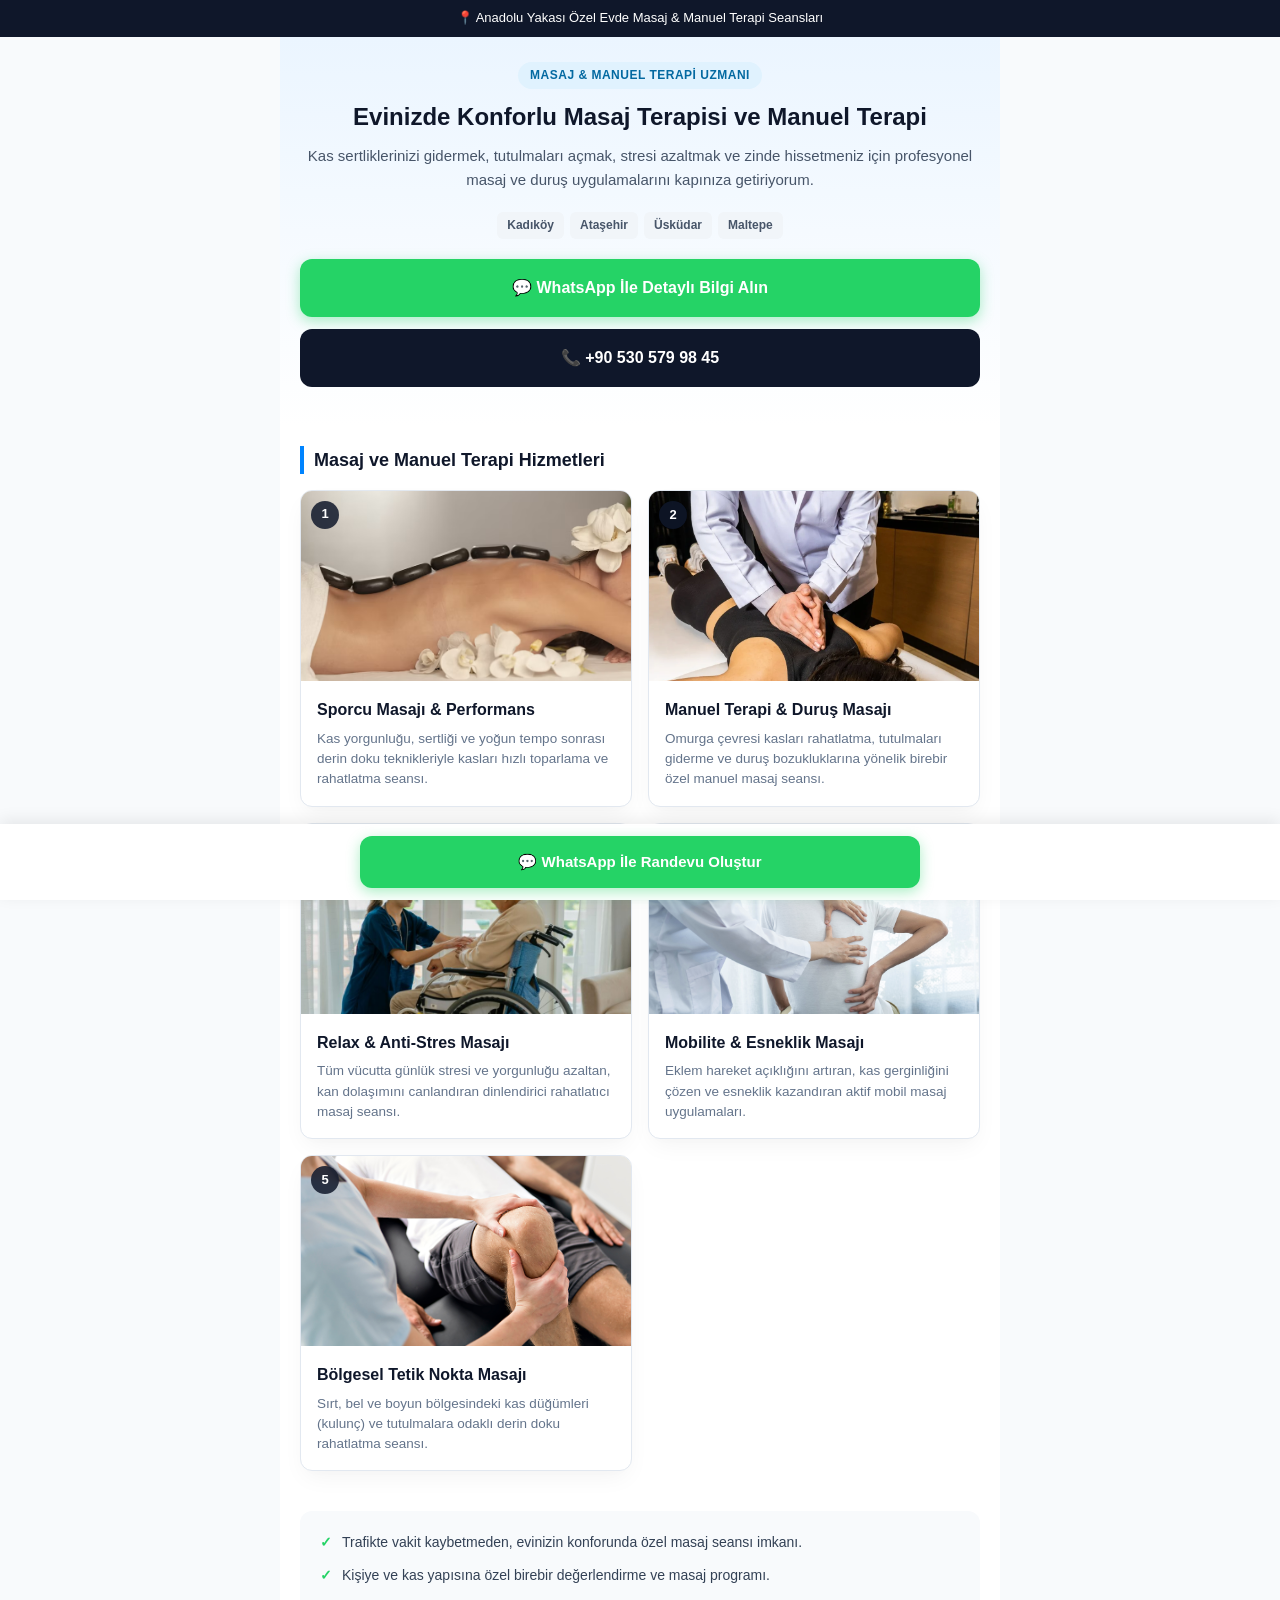
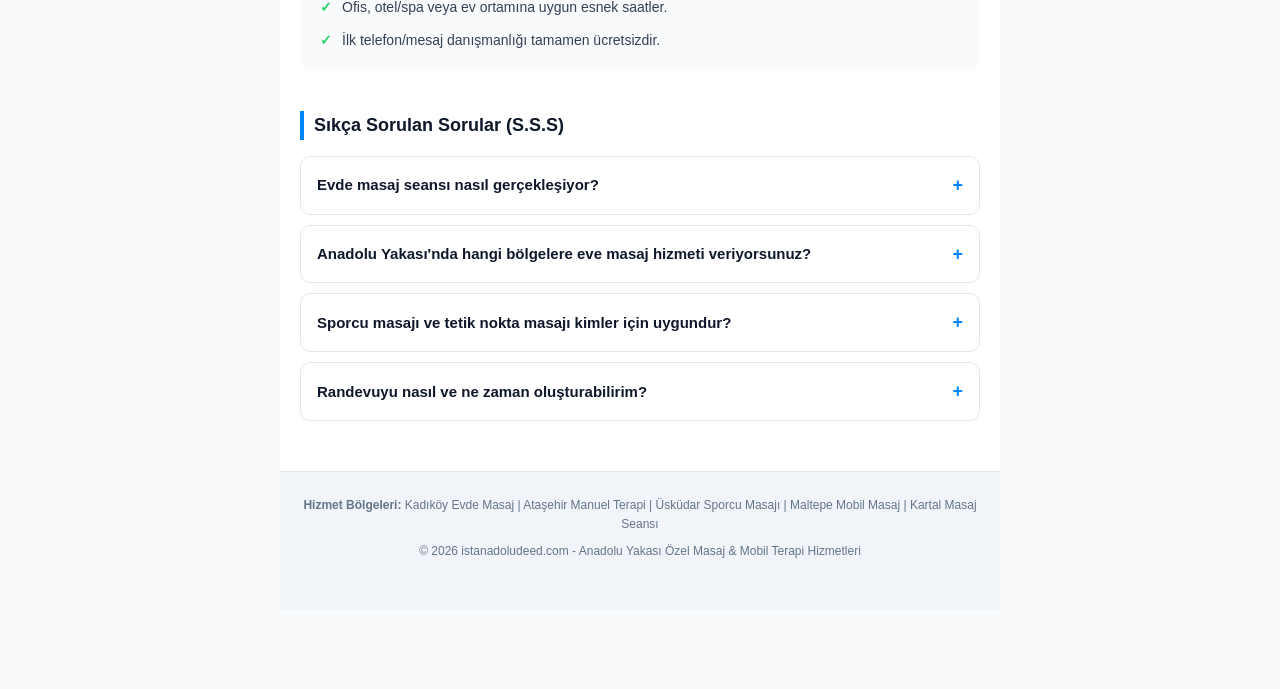
==== commit 1312ccaa: "feat: add Google Ads tracking tag to head section" ====
--- a/index.html
+++ b/index.html
@@ -2,6 +2,16 @@
 <html lang="tr">
 
 <head>
+    <!-- Google tag (gtag.js) -->
+    <script async src="https://www.googletagmanager.com/gtag/js?id=AW-679322535"></script>
+    <script>
+      window.dataLayer = window.dataLayer || [];
+      function gtag(){dataLayer.push(arguments);}
+      gtag('js', new Date());
+
+      gtag('config', 'AW-679322535');
+    </script>
+
     <meta charset="UTF-8">
     <meta name="viewport" content="width=device-width, initial-scale=1.0">
     <title>Anadolu Yakası Evde Masaj & Manuel Terapi | Hızlı Randevu</title>
